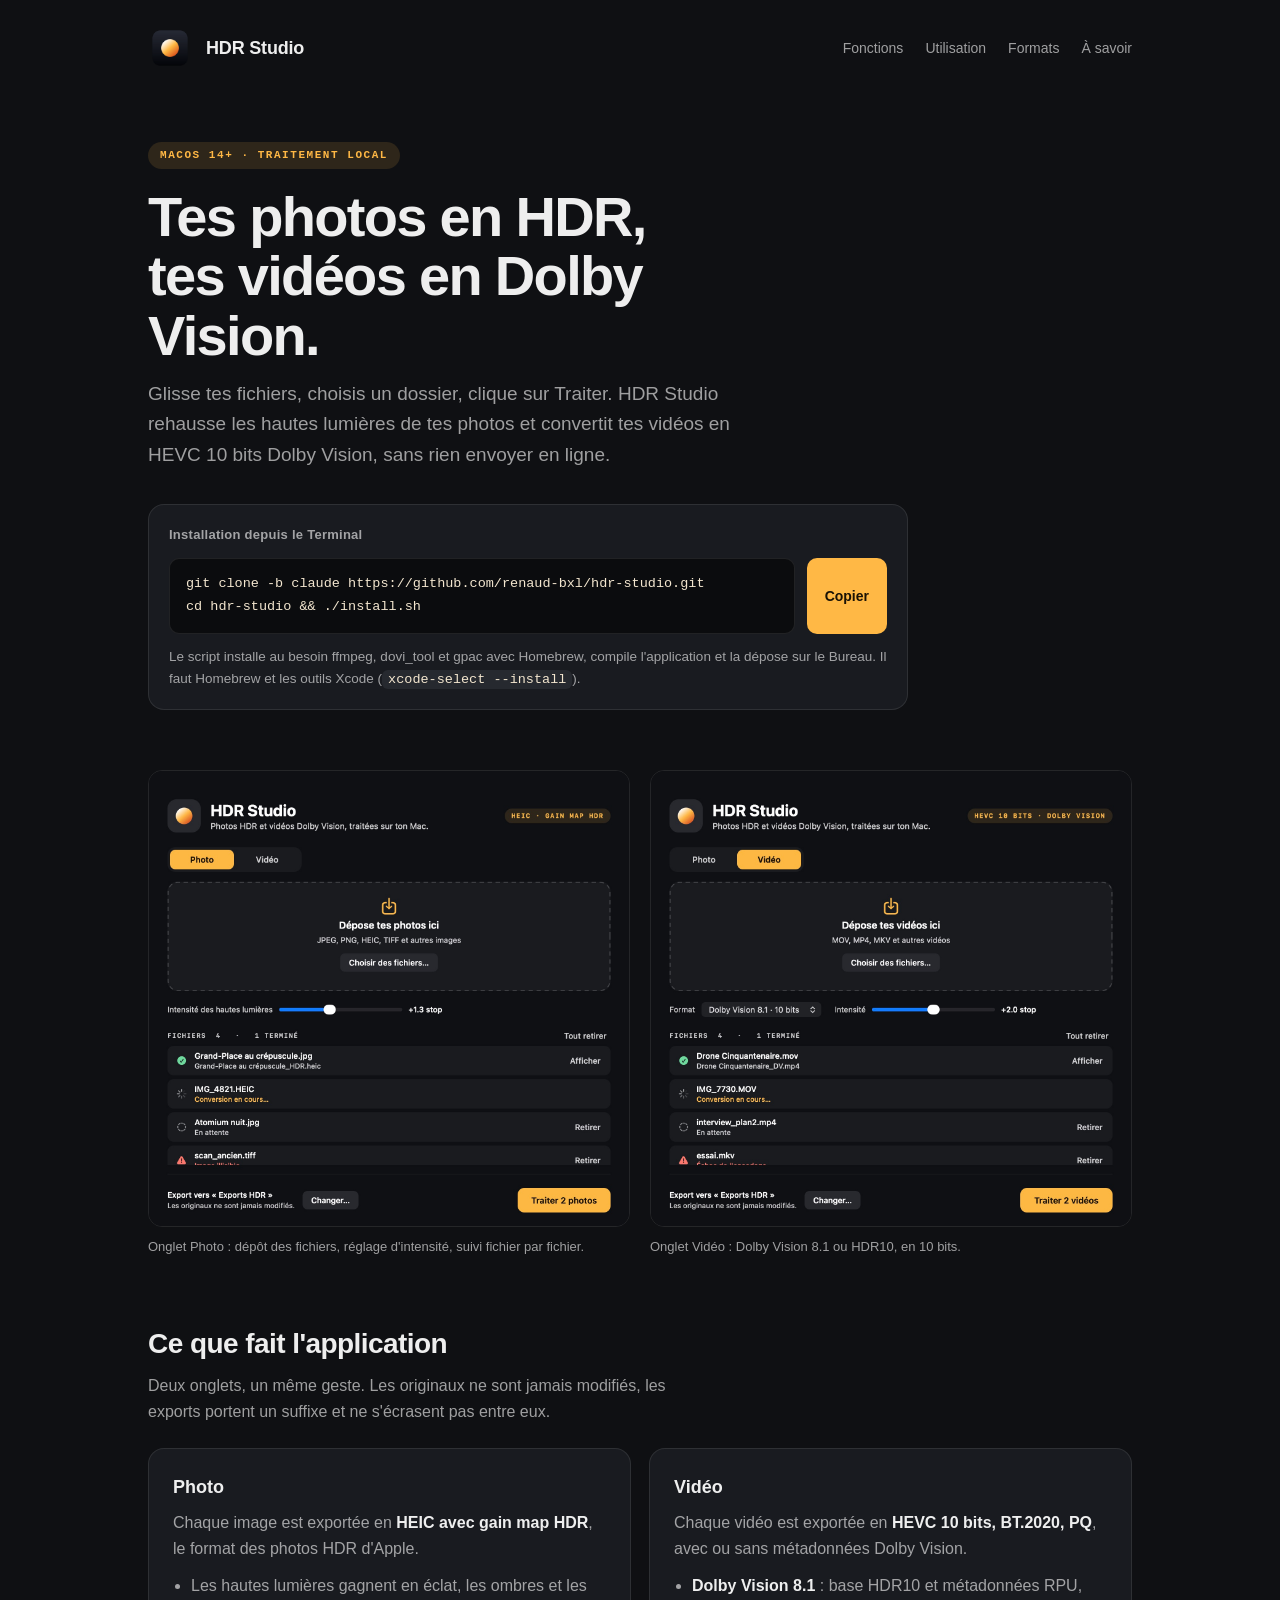
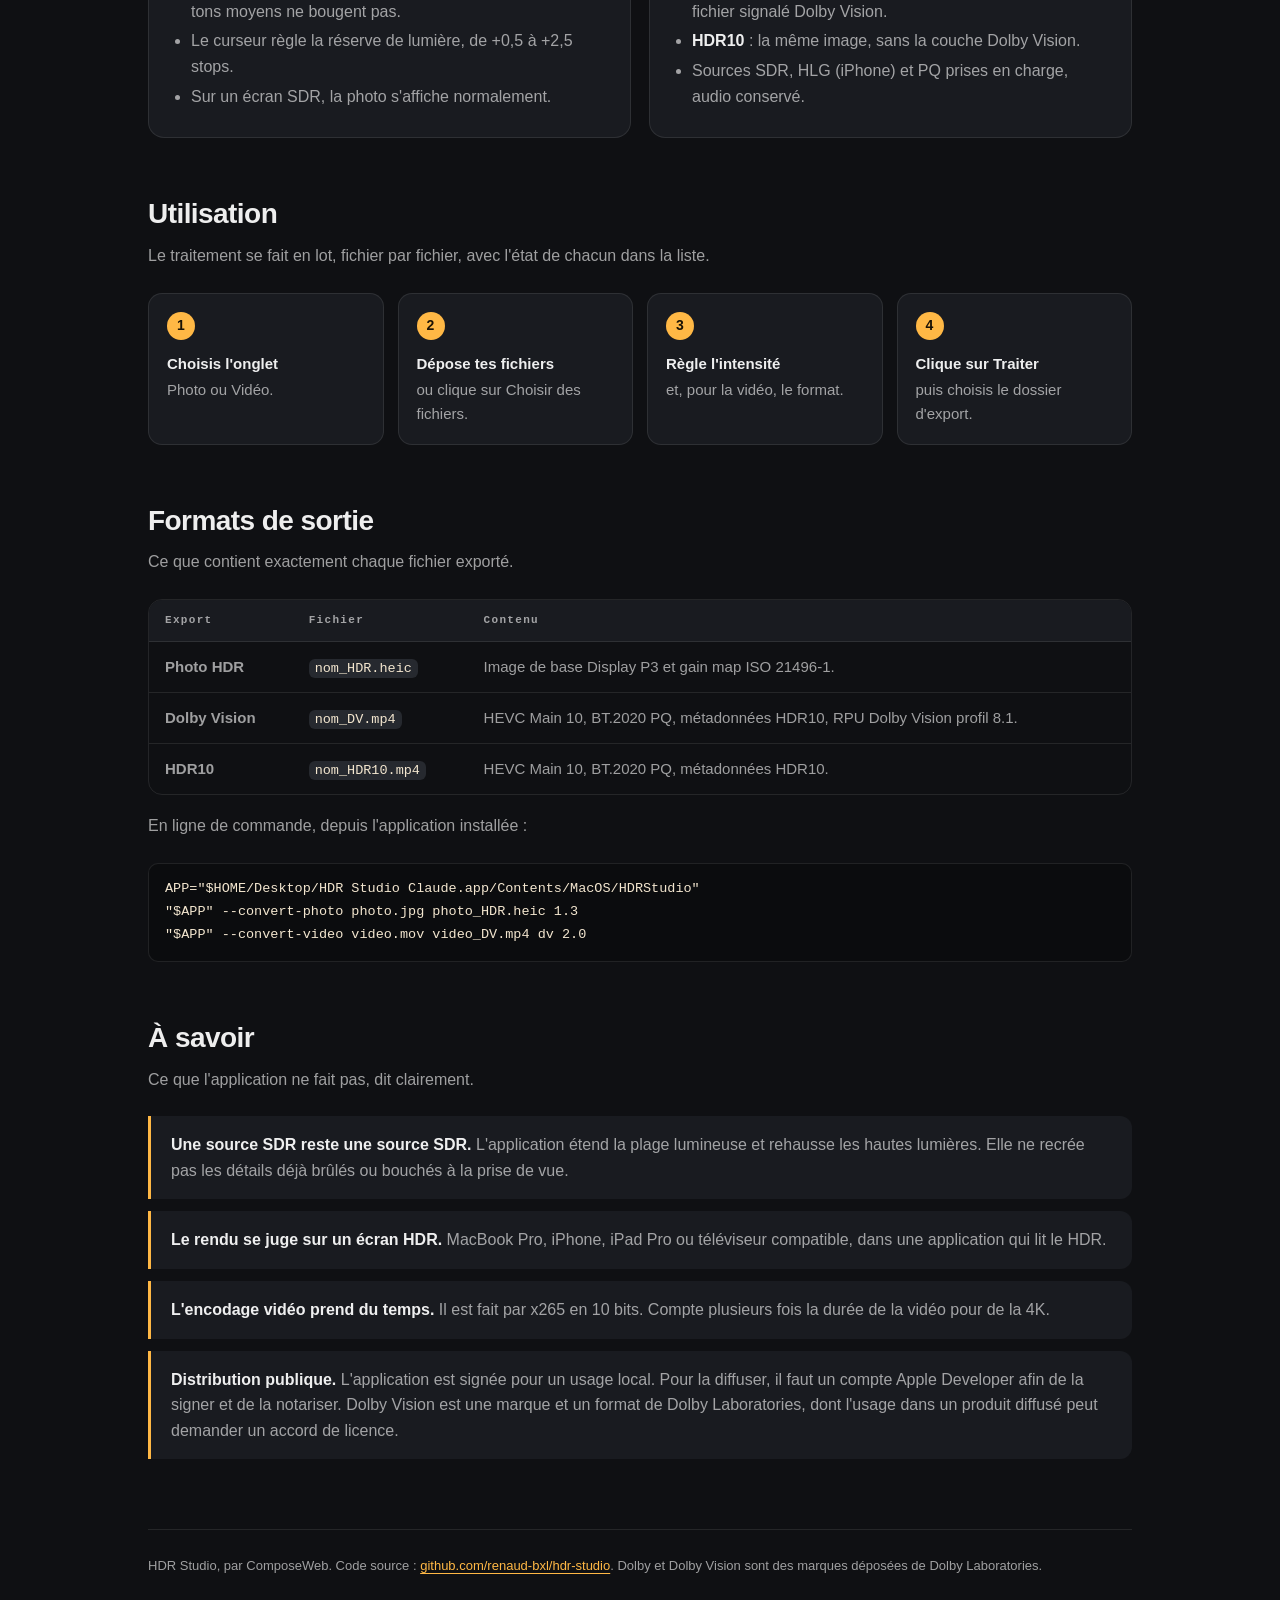
==== docs/index.html @ 4df4f350 "Page web de presentation, README, finitions de l'interface Co-Authored-By: Claude Fable 5.2 <noreply" ====
<!DOCTYPE html>
<html lang="fr">
<head>
<meta charset="utf-8">
<meta name="viewport" content="width=device-width, initial-scale=1">
<title>HDR Studio, photos HDR et vidéos Dolby Vision sur Mac</title>
<meta name="description" content="HDR Studio transforme tes photos en HEIC HDR et tes vidéos en Dolby Vision 10 bits, directement sur ton Mac.">
<link rel="icon" href="icone.png">
<style>
  :root {
    --bg: #0f1013; --panel: #191b20; --panel-hi: #26292f; --line: rgba(255,255,255,.09);
    --text: rgba(255,255,255,.93); --dim: rgba(255,255,255,.60); --accent: #ffb845; --on-accent: #1a1205;
    --ok: #6edb9e;
  }
  * { box-sizing: border-box; }
  html { scroll-behavior: smooth; }
  body {
    margin: 0; background: var(--bg); color: var(--text);
    font: 16px/1.6 -apple-system, BlinkMacSystemFont, "SF Pro Text", "Segoe UI", Roboto, sans-serif;
    -webkit-font-smoothing: antialiased;
  }
  a { color: var(--accent); text-decoration-thickness: 1px; text-underline-offset: 3px; }
  .wrap { max-width: 1040px; margin: 0 auto; padding: 0 28px; }
  header.top { display: flex; align-items: center; gap: 14px; padding: 26px 0; }
  header.top img { width: 44px; height: 44px; }
  header.top strong { font-size: 18px; letter-spacing: -.01em; }
  header.top nav { margin-left: auto; display: flex; gap: 22px; font-size: 14px; }
  header.top nav a { color: var(--dim); text-decoration: none; }
  header.top nav a:hover { color: var(--text); }

  .hero { padding: 44px 0 30px; display: grid; grid-template-columns: 1fr; gap: 34px; }
  .tag {
    display: inline-block; font: 600 11px/1 ui-monospace, "SF Mono", Menlo, monospace; letter-spacing: .14em;
    color: var(--accent); background: rgba(255,184,69,.13); padding: 8px 12px; border-radius: 999px;
  }
  h1 { font-size: clamp(34px, 5.4vw, 56px); line-height: 1.06; letter-spacing: -.03em; margin: 18px 0 14px; max-width: 16ch; }
  .lead { font-size: 19px; color: var(--dim); max-width: 60ch; margin: 0; }

  .install { background: var(--panel); border: 1px solid var(--line); border-radius: 16px; padding: 20px; max-width: 760px; }
  .install h2 { font-size: 13px; font-weight: 600; color: var(--dim); margin: 0 0 12px; letter-spacing: .02em; }
  .cmd { display: flex; gap: 12px; align-items: stretch; }
  pre {
    margin: 0; flex: 1; min-width: 0; overflow-x: auto; background: #0b0c0e; border: 1px solid var(--line);
    border-radius: 10px; padding: 14px 16px; font: 13.5px/1.7 ui-monospace, "SF Mono", Menlo, monospace; color: #f3e6cf;
  }
  button.copy {
    border: 0; border-radius: 10px; padding: 0 18px; background: var(--accent); color: var(--on-accent);
    font: 600 14px -apple-system, BlinkMacSystemFont, sans-serif; cursor: pointer; white-space: nowrap;
  }
  button.copy:hover { filter: brightness(1.06); }
  .install p { margin: 12px 0 0; font-size: 13.5px; color: var(--dim); }

  .shots { display: grid; grid-template-columns: 1fr 1fr; gap: 20px; padding: 30px 0 10px; }
  .shots figure { margin: 0; }
  .shots img { width: 100%; display: block; border-radius: 14px; border: 1px solid var(--line); }
  .shots figcaption { font-size: 13px; color: var(--dim); margin-top: 10px; }

  section { padding: 54px 0 0; }
  h2.sec { font-size: 28px; letter-spacing: -.02em; margin: 0 0 6px; }
  p.sub { color: var(--dim); margin: 0 0 24px; max-width: 64ch; }
  .grid { display: grid; grid-template-columns: repeat(2, 1fr); gap: 18px; }
  .card { background: var(--panel); border: 1px solid var(--line); border-radius: 16px; padding: 24px; }
  .card h3 { margin: 0 0 8px; font-size: 18px; }
  .card p { margin: 0 0 12px; color: var(--dim); }
  .card ul { margin: 0; padding-left: 18px; color: var(--dim); }
  .card li { margin: 4px 0; }
  .card li b, .card p b { color: var(--text); font-weight: 600; }

  ol.steps { list-style: none; counter-reset: s; margin: 0; padding: 0; display: grid; grid-template-columns: repeat(4, 1fr); gap: 14px; }
  ol.steps li { counter-increment: s; background: var(--panel); border: 1px solid var(--line); border-radius: 14px; padding: 18px; color: var(--dim); font-size: 15px; }
  ol.steps li::before {
    content: counter(s); display: grid; place-items: center; width: 28px; height: 28px; border-radius: 50%;
    background: var(--accent); color: var(--on-accent); font-weight: 700; font-size: 14px; margin-bottom: 12px;
  }
  ol.steps b { color: var(--text); display: block; margin-bottom: 2px; }

  .tablewrap { overflow-x: auto; border: 1px solid var(--line); border-radius: 14px; }
  table { border-collapse: collapse; width: 100%; min-width: 620px; font-size: 15px; }
  th, td { text-align: left; padding: 13px 16px; border-bottom: 1px solid var(--line); vertical-align: top; }
  th { font: 600 11px/1.4 ui-monospace, "SF Mono", Menlo, monospace; letter-spacing: .12em; color: var(--dim); background: var(--panel); }
  tr:last-child td { border-bottom: 0; }
  td:first-child { font-weight: 600; white-space: nowrap; }
  td { color: var(--dim); }
  code { font: 13.5px ui-monospace, "SF Mono", Menlo, monospace; background: var(--panel-hi); padding: 2px 6px; border-radius: 6px; color: #f3e6cf; }

  .notes { display: grid; gap: 12px; }
  .note { border-left: 3px solid var(--accent); background: var(--panel); border-radius: 0 12px 12px 0; padding: 16px 20px; color: var(--dim); }
  .note b { color: var(--text); }

  footer { margin-top: 70px; border-top: 1px solid var(--line); padding: 26px 0 50px; color: var(--dim); font-size: 13px; }

  @media (max-width: 820px) {
    .shots, .grid { grid-template-columns: 1fr; }
    ol.steps { grid-template-columns: 1fr 1fr; }
    header.top nav { display: none; }
    .cmd { flex-direction: column; }
    button.copy { padding: 12px 18px; }
  }
</style>
</head>
<body>
<div class="wrap">

  <header class="top">
    <img src="icone.png" alt="">
    <strong>HDR Studio</strong>
    <nav>
      <a href="#fonctions">Fonctions</a>
      <a href="#utilisation">Utilisation</a>
      <a href="#formats">Formats</a>
      <a href="#limites">À savoir</a>
    </nav>
  </header>

  <div class="hero">
    <div>
      <span class="tag">MACOS 14+ · TRAITEMENT LOCAL</span>
      <h1>Tes photos en HDR, tes vidéos en Dolby Vision.</h1>
      <p class="lead">Glisse tes fichiers, choisis un dossier, clique sur Traiter. HDR Studio rehausse les hautes lumières de tes photos et convertit tes vidéos en HEVC 10 bits Dolby Vision, sans rien envoyer en ligne.</p>
    </div>

    <div class="install" id="installer">
      <h2>Installation depuis le Terminal</h2>
      <div class="cmd">
        <pre id="cmd">git clone -b claude https://github.com/renaud-bxl/hdr-studio.git
cd hdr-studio &amp;&amp; ./install.sh</pre>
        <button class="copy" id="copy" type="button">Copier</button>
      </div>
      <p>Le script installe au besoin ffmpeg, dovi_tool et gpac avec Homebrew, compile l'application et la dépose sur le Bureau. Il faut Homebrew et les outils Xcode (<code>xcode-select --install</code>).</p>
    </div>
  </div>

  <div class="shots">
    <figure>
      <img src="capture-photo.jpg" alt="Onglet Photo de HDR Studio avec une liste de fichiers en cours de traitement" loading="lazy">
      <figcaption>Onglet Photo : dépôt des fichiers, réglage d'intensité, suivi fichier par fichier.</figcaption>
    </figure>
    <figure>
      <img src="capture-video.jpg" alt="Onglet Vidéo de HDR Studio avec le choix du format Dolby Vision" loading="lazy">
      <figcaption>Onglet Vidéo : Dolby Vision 8.1 ou HDR10, en 10 bits.</figcaption>
    </figure>
  </div>

  <section id="fonctions">
    <h2 class="sec">Ce que fait l'application</h2>
    <p class="sub">Deux onglets, un même geste. Les originaux ne sont jamais modifiés, les exports portent un suffixe et ne s'écrasent pas entre eux.</p>
    <div class="grid">
      <div class="card">
        <h3>Photo</h3>
        <p>Chaque image est exportée en <b>HEIC avec gain map HDR</b>, le format des photos HDR d'Apple.</p>
        <ul>
          <li>Les hautes lumières gagnent en éclat, les ombres et les tons moyens ne bougent pas.</li>
          <li>Le curseur règle la réserve de lumière, de +0,5 à +2,5 stops.</li>
          <li>Sur un écran SDR, la photo s'affiche normalement.</li>
        </ul>
      </div>
      <div class="card">
        <h3>Vidéo</h3>
        <p>Chaque vidéo est exportée en <b>HEVC 10 bits, BT.2020, PQ</b>, avec ou sans métadonnées Dolby Vision.</p>
        <ul>
          <li><b>Dolby Vision 8.1</b> : base HDR10 et métadonnées RPU, fichier signalé Dolby Vision.</li>
          <li><b>HDR10</b> : la même image, sans la couche Dolby Vision.</li>
          <li>Sources SDR, HLG (iPhone) et PQ prises en charge, audio conservé.</li>
        </ul>
      </div>
    </div>
  </section>

  <section id="utilisation">
    <h2 class="sec">Utilisation</h2>
    <p class="sub">Le traitement se fait en lot, fichier par fichier, avec l'état de chacun dans la liste.</p>
    <ol class="steps">
      <li><b>Choisis l'onglet</b>Photo ou Vidéo.</li>
      <li><b>Dépose tes fichiers</b>ou clique sur Choisir des fichiers.</li>
      <li><b>Règle l'intensité</b>et, pour la vidéo, le format.</li>
      <li><b>Clique sur Traiter</b>puis choisis le dossier d'export.</li>
    </ol>
  </section>

  <section id="formats">
    <h2 class="sec">Formats de sortie</h2>
    <p class="sub">Ce que contient exactement chaque fichier exporté.</p>
    <div class="tablewrap">
      <table>
        <thead><tr><th>Export</th><th>Fichier</th><th>Contenu</th></tr></thead>
        <tbody>
          <tr><td>Photo HDR</td><td><code>nom_HDR.heic</code></td><td>Image de base Display P3 et gain map ISO 21496-1.</td></tr>
          <tr><td>Dolby Vision</td><td><code>nom_DV.mp4</code></td><td>HEVC Main 10, BT.2020 PQ, métadonnées HDR10, RPU Dolby Vision profil 8.1.</td></tr>
          <tr><td>HDR10</td><td><code>nom_HDR10.mp4</code></td><td>HEVC Main 10, BT.2020 PQ, métadonnées HDR10.</td></tr>
        </tbody>
      </table>
    </div>
    <p class="sub" style="margin-top:18px">En ligne de commande, depuis l'application installée :</p>
    <pre>APP="$HOME/Desktop/HDR Studio Claude.app/Contents/MacOS/HDRStudio"
"$APP" --convert-photo photo.jpg photo_HDR.heic 1.3
"$APP" --convert-video video.mov video_DV.mp4 dv 2.0</pre>
  </section>

  <section id="limites">
    <h2 class="sec">À savoir</h2>
    <p class="sub">Ce que l'application ne fait pas, dit clairement.</p>
    <div class="notes">
      <div class="note"><b>Une source SDR reste une source SDR.</b> L'application étend la plage lumineuse et rehausse les hautes lumières. Elle ne recrée pas les détails déjà brûlés ou bouchés à la prise de vue.</div>
      <div class="note"><b>Le rendu se juge sur un écran HDR.</b> MacBook Pro, iPhone, iPad Pro ou téléviseur compatible, dans une application qui lit le HDR.</div>
      <div class="note"><b>L'encodage vidéo prend du temps.</b> Il est fait par x265 en 10 bits. Compte plusieurs fois la durée de la vidéo pour de la 4K.</div>
      <div class="note"><b>Distribution publique.</b> L'application est signée pour un usage local. Pour la diffuser, il faut un compte Apple Developer afin de la signer et de la notariser. Dolby Vision est une marque et un format de Dolby Laboratories, dont l'usage dans un produit diffusé peut demander un accord de licence.</div>
    </div>
  </section>

  <footer>
    HDR Studio, par ComposeWeb. Code source : <a href="https://github.com/renaud-bxl/hdr-studio/tree/claude">github.com/renaud-bxl/hdr-studio</a>.
    Dolby et Dolby Vision sont des marques déposées de Dolby Laboratories.
  </footer>
</div>

<script>
  const btn = document.getElementById('copy');
  btn.addEventListener('click', async () => {
    const text = document.getElementById('cmd').innerText;
    try {
      await navigator.clipboard.writeText(text);
    } catch (e) {
      const r = document.createRange();
      r.selectNodeContents(document.getElementById('cmd'));
      const s = getSelection(); s.removeAllRanges(); s.addRange(r);
      document.execCommand('copy'); s.removeAllRanges();
    }
    btn.textContent = 'Copié';
    setTimeout(() => { btn.textContent = 'Copier'; }, 1600);
  });
</script>
</body>
</html>
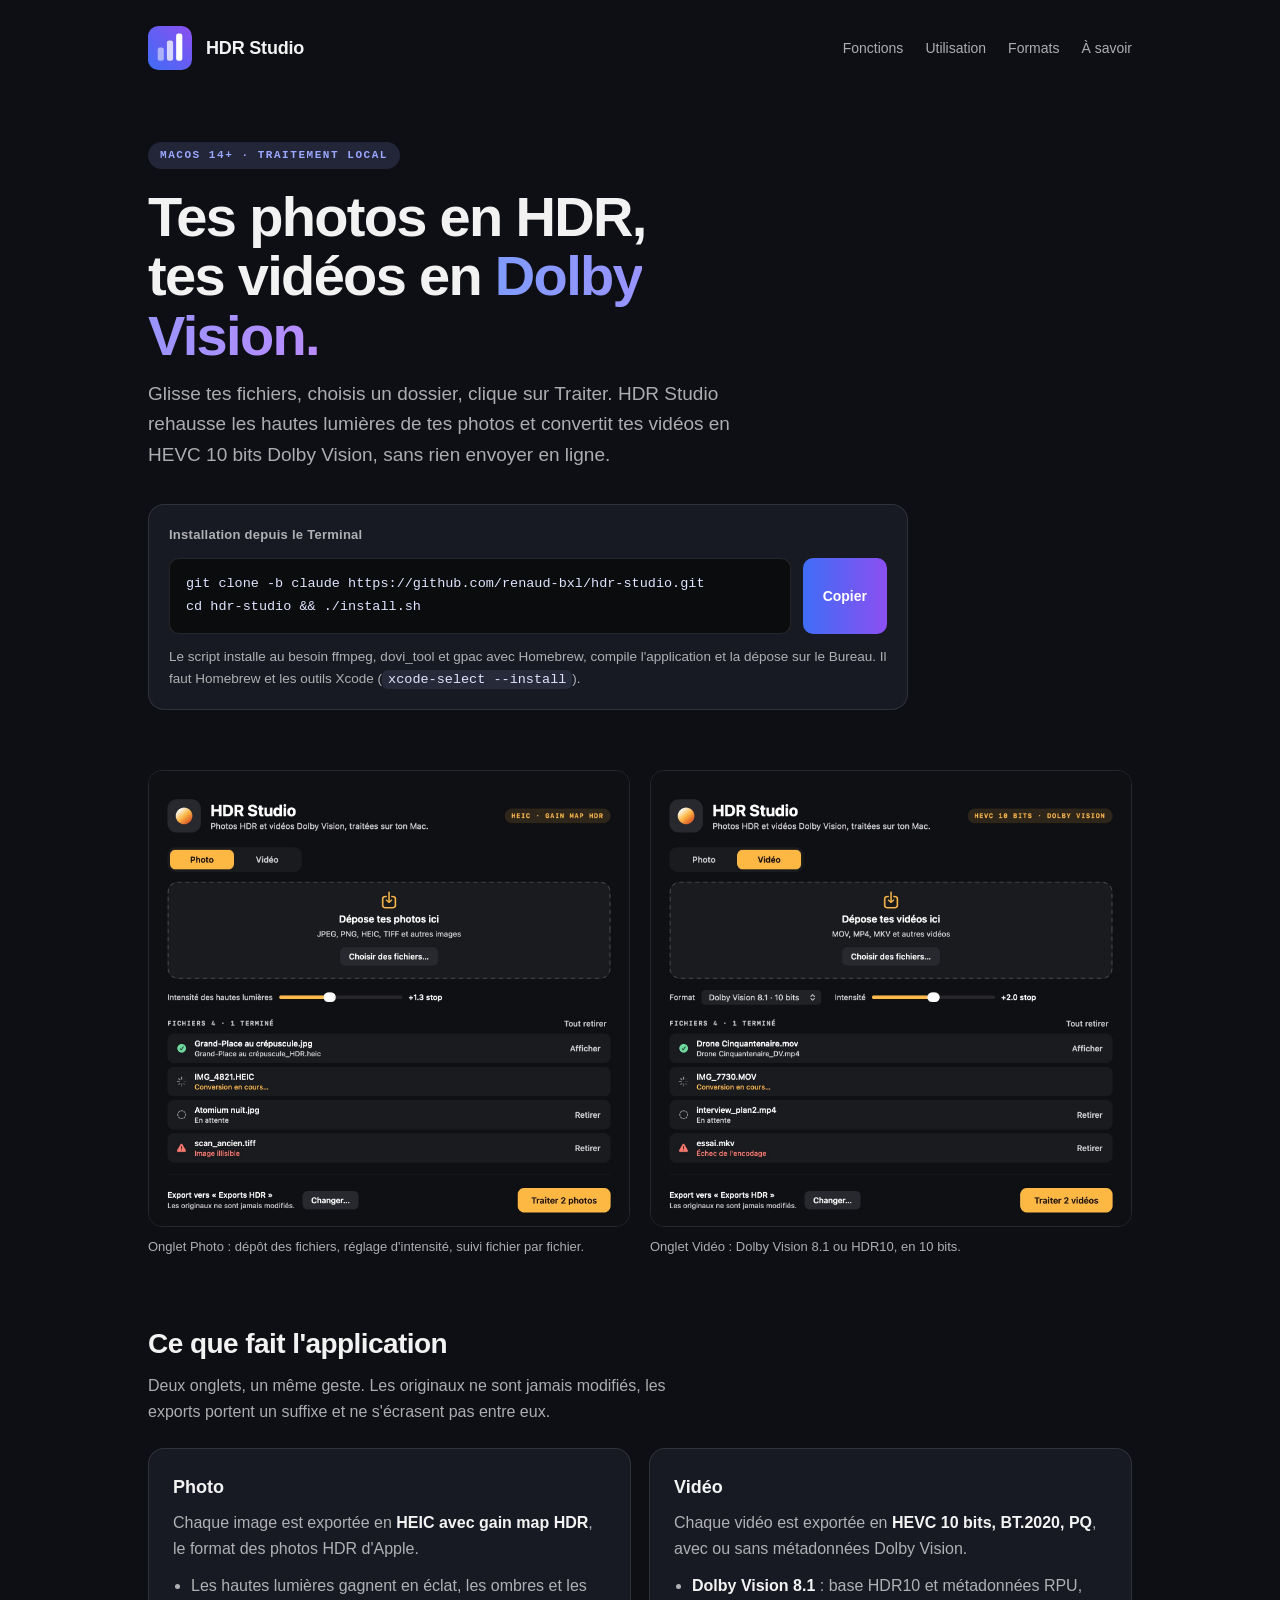
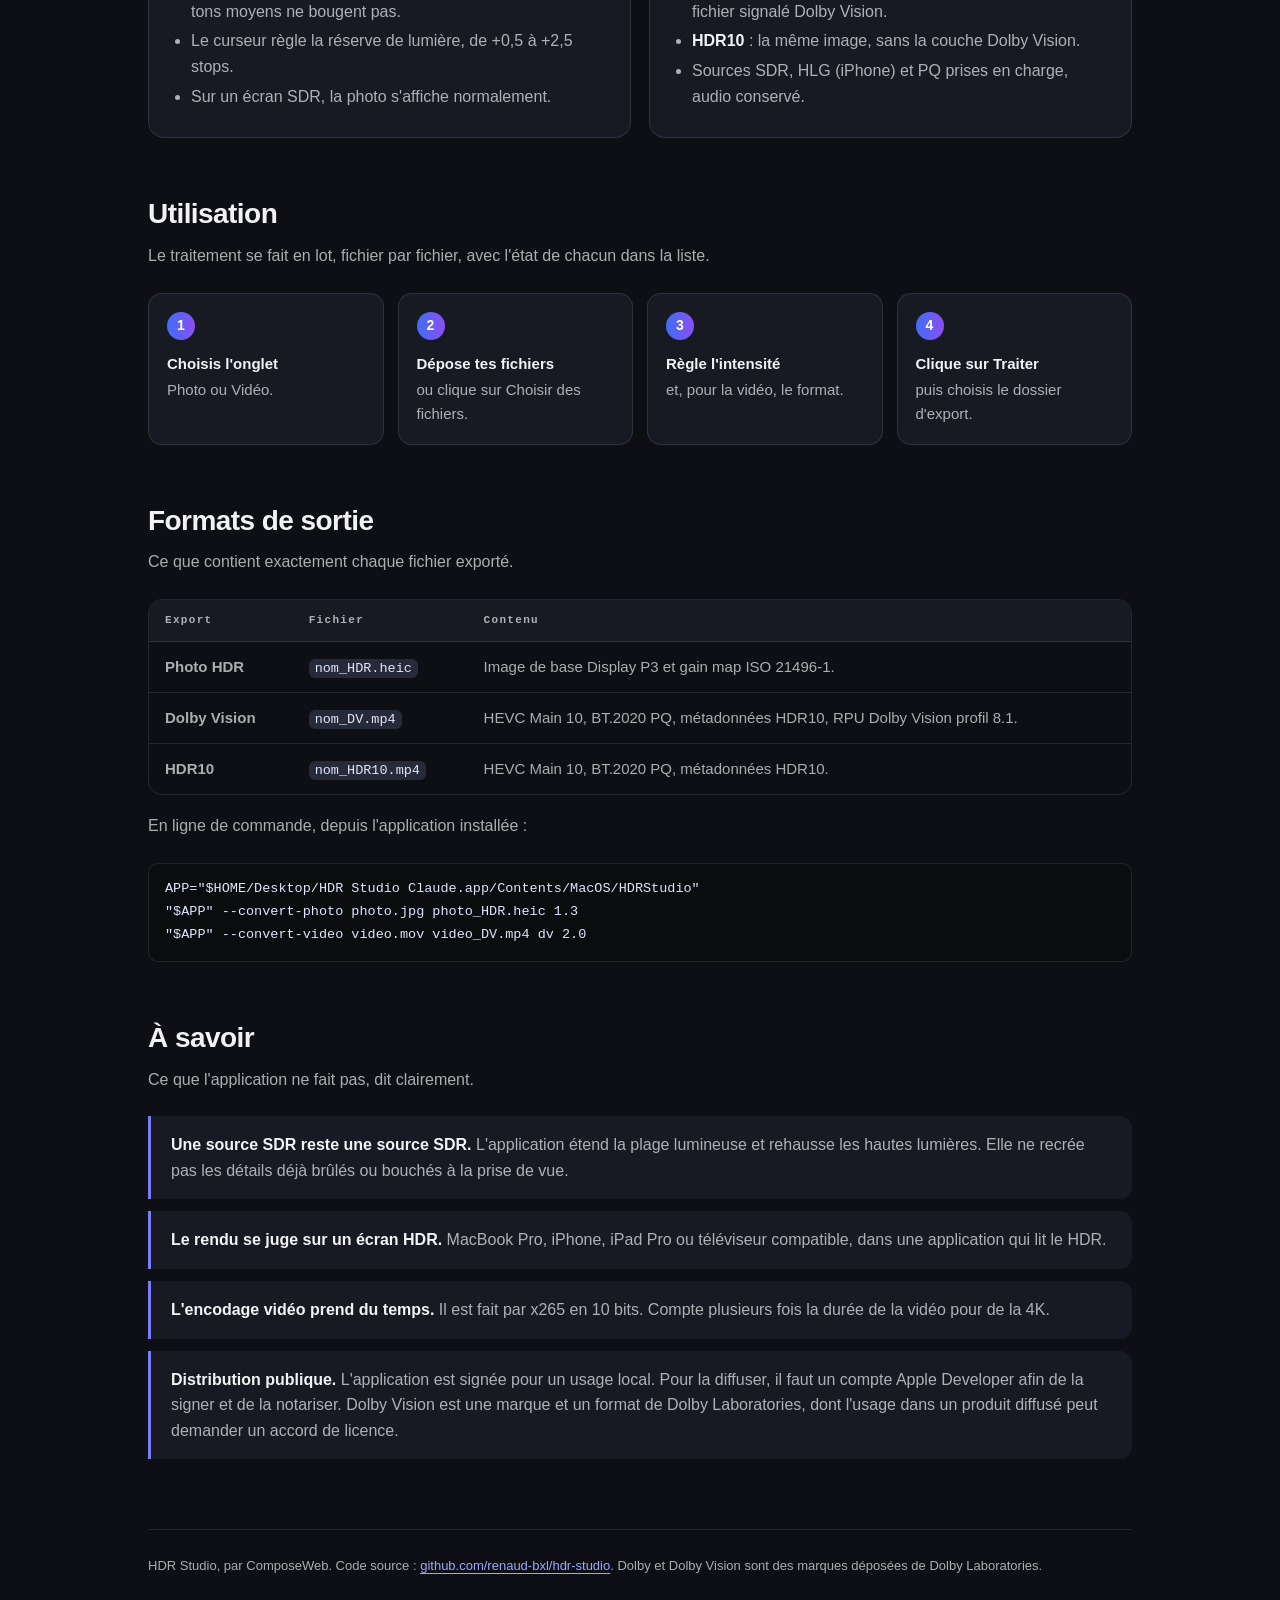
==== commit 576c8142: "Palette bleu/mauve, logo, boutons dessines pour rester lisibles Co-Authored-By: Claude Fable 5.2 <no" ====
--- a/docs/index.html
+++ b/docs/index.html
@@ -5,11 +5,12 @@
 <meta name="viewport" content="width=device-width, initial-scale=1">
 <title>HDR Studio, photos HDR et vidéos Dolby Vision sur Mac</title>
 <meta name="description" content="HDR Studio transforme tes photos en HEIC HDR et tes vidéos en Dolby Vision 10 bits, directement sur ton Mac.">
-<link rel="icon" href="icone.png">
+<link rel="icon" href="data:image/svg+xml,%3Csvg xmlns='http://www.w3.org/2000/svg' viewBox='0 0 100 100'%3E%3Cdefs%3E%3ClinearGradient id='g' x1='0' y1='1' x2='1' y2='0'%3E%3Cstop offset='0' stop-color='%233f6df6'/%3E%3Cstop offset='1' stop-color='%238b4ff0'/%3E%3C/linearGradient%3E%3C/defs%3E%3Crect width='100' height='100' rx='24' fill='url(%23g)'/%3E%3Crect x='22' y='49' width='14' height='30' rx='5' fill='%23fff' opacity='.5'/%3E%3Crect x='43' y='33' width='14' height='46' rx='5' fill='%23fff' opacity='.75'/%3E%3Crect x='64' y='17' width='14' height='62' rx='5' fill='%23fff'/%3E%3C/svg%3E">
 <style>
   :root {
-    --bg: #0f1013; --panel: #191b20; --panel-hi: #26292f; --line: rgba(255,255,255,.09);
-    --text: rgba(255,255,255,.93); --dim: rgba(255,255,255,.60); --accent: #ffb845; --on-accent: #1a1205;
+    --bg: #0e0f15; --panel: #181a23; --panel-hi: #272a38; --line: rgba(255,255,255,.10);
+    --text: rgba(255,255,255,.95); --dim: rgba(255,255,255,.66); --accent: #9aa8ff; --on-accent: #fff;
+    --grad: linear-gradient(90deg, #3f6df6, #8b4ff0); --code: #dfe4ff;
     --ok: #6edb9e;
   }
   * { box-sizing: border-box; }
@@ -22,18 +23,20 @@
   a { color: var(--accent); text-decoration-thickness: 1px; text-underline-offset: 3px; }
   .wrap { max-width: 1040px; margin: 0 auto; padding: 0 28px; }
   header.top { display: flex; align-items: center; gap: 14px; padding: 26px 0; }
-  header.top img { width: 44px; height: 44px; }
+  header.top svg { width: 44px; height: 44px; flex: none; }
   header.top strong { font-size: 18px; letter-spacing: -.01em; }
   header.top nav { margin-left: auto; display: flex; gap: 22px; font-size: 14px; }
   header.top nav a { color: var(--dim); text-decoration: none; }
   header.top nav a:hover { color: var(--text); }
 
   .hero { padding: 44px 0 30px; display: grid; grid-template-columns: 1fr; gap: 34px; }
+  .hero > * { min-width: 0; }
   .tag {
     display: inline-block; font: 600 11px/1 ui-monospace, "SF Mono", Menlo, monospace; letter-spacing: .14em;
-    color: var(--accent); background: rgba(255,184,69,.13); padding: 8px 12px; border-radius: 999px;
-  }
-  h1 { font-size: clamp(34px, 5.4vw, 56px); line-height: 1.06; letter-spacing: -.03em; margin: 18px 0 14px; max-width: 16ch; }
+    color: var(--accent); background: rgba(154,168,255,.15); padding: 8px 12px; border-radius: 999px;
+  }
+  h1 span { background: linear-gradient(90deg, #7f9bff, #b98cff); -webkit-background-clip: text; background-clip: text; color: transparent; }
+  h1 { overflow-wrap: break-word; font-size: clamp(32px, 5.4vw, 56px); line-height: 1.06; letter-spacing: -.03em; margin: 18px 0 14px; max-width: 16ch; }
   .lead { font-size: 19px; color: var(--dim); max-width: 60ch; margin: 0; }
 
   .install { background: var(--panel); border: 1px solid var(--line); border-radius: 16px; padding: 20px; max-width: 760px; }
@@ -41,13 +44,14 @@
   .cmd { display: flex; gap: 12px; align-items: stretch; }
   pre {
     margin: 0; flex: 1; min-width: 0; overflow-x: auto; background: #0b0c0e; border: 1px solid var(--line);
-    border-radius: 10px; padding: 14px 16px; font: 13.5px/1.7 ui-monospace, "SF Mono", Menlo, monospace; color: #f3e6cf;
+    border-radius: 10px; padding: 14px 16px; font: 13.5px/1.7 ui-monospace, "SF Mono", Menlo, monospace; color: var(--code);
   }
   button.copy {
-    border: 0; border-radius: 10px; padding: 0 18px; background: var(--accent); color: var(--on-accent);
-    font: 600 14px -apple-system, BlinkMacSystemFont, sans-serif; cursor: pointer; white-space: nowrap;
-  }
-  button.copy:hover { filter: brightness(1.06); }
+    border: 0; border-radius: 10px; padding: 0 20px; background: var(--grad); color: var(--on-accent);
+    font: 700 14px -apple-system, BlinkMacSystemFont, sans-serif; cursor: pointer; white-space: nowrap;
+  }
+  button.copy:hover { filter: brightness(1.1); }
+  button.copy:focus-visible, a:focus-visible { outline: 2px solid #fff; outline-offset: 2px; }
   .install p { margin: 12px 0 0; font-size: 13.5px; color: var(--dim); }
 
   .shots { display: grid; grid-template-columns: 1fr 1fr; gap: 20px; padding: 30px 0 10px; }
@@ -70,7 +74,7 @@
   ol.steps li { counter-increment: s; background: var(--panel); border: 1px solid var(--line); border-radius: 14px; padding: 18px; color: var(--dim); font-size: 15px; }
   ol.steps li::before {
     content: counter(s); display: grid; place-items: center; width: 28px; height: 28px; border-radius: 50%;
-    background: var(--accent); color: var(--on-accent); font-weight: 700; font-size: 14px; margin-bottom: 12px;
+    background: var(--grad); color: var(--on-accent); font-weight: 700; font-size: 14px; margin-bottom: 12px;
   }
   ol.steps b { color: var(--text); display: block; margin-bottom: 2px; }
 
@@ -81,10 +85,10 @@
   tr:last-child td { border-bottom: 0; }
   td:first-child { font-weight: 600; white-space: nowrap; }
   td { color: var(--dim); }
-  code { font: 13.5px ui-monospace, "SF Mono", Menlo, monospace; background: var(--panel-hi); padding: 2px 6px; border-radius: 6px; color: #f3e6cf; }
+  code { font: 13.5px ui-monospace, "SF Mono", Menlo, monospace; background: var(--panel-hi); padding: 2px 6px; border-radius: 6px; color: var(--code); }
 
   .notes { display: grid; gap: 12px; }
-  .note { border-left: 3px solid var(--accent); background: var(--panel); border-radius: 0 12px 12px 0; padding: 16px 20px; color: var(--dim); }
+  .note { border-left: 3px solid #7a7cff; background: var(--panel); border-radius: 0 12px 12px 0; padding: 16px 20px; color: var(--dim); }
   .note b { color: var(--text); }
 
   footer { margin-top: 70px; border-top: 1px solid var(--line); padding: 26px 0 50px; color: var(--dim); font-size: 13px; }
@@ -94,6 +98,8 @@
     ol.steps { grid-template-columns: 1fr 1fr; }
     header.top nav { display: none; }
     .cmd { flex-direction: column; }
+    .wrap { padding: 0 18px; }
+    pre { font-size: 12.5px; }
     button.copy { padding: 12px 18px; }
   }
 </style>
@@ -102,7 +108,7 @@
 <div class="wrap">
 
   <header class="top">
-    <img src="icone.png" alt="">
+    <svg viewBox="0 0 100 100" width="44" height="44" aria-hidden="true"><defs><linearGradient id="lg" x1="0" y1="1" x2="1" y2="0"><stop offset="0" stop-color="#3f6df6"/><stop offset="1" stop-color="#8b4ff0"/></linearGradient></defs><rect width="100" height="100" rx="24" fill="url(#lg)"/><rect x="22" y="49" width="14" height="30" rx="5" fill="#fff" opacity=".5"/><rect x="43" y="33" width="14" height="46" rx="5" fill="#fff" opacity=".75"/><rect x="64" y="17" width="14" height="62" rx="5" fill="#fff"/></svg>
     <strong>HDR Studio</strong>
     <nav>
       <a href="#fonctions">Fonctions</a>
@@ -115,7 +121,7 @@
   <div class="hero">
     <div>
       <span class="tag">MACOS 14+ · TRAITEMENT LOCAL</span>
-      <h1>Tes photos en HDR, tes vidéos en Dolby Vision.</h1>
+      <h1>Tes photos en HDR, tes vidéos en <span>Dolby Vision.</span></h1>
       <p class="lead">Glisse tes fichiers, choisis un dossier, clique sur Traiter. HDR Studio rehausse les hautes lumières de tes photos et convertit tes vidéos en HEVC 10 bits Dolby Vision, sans rien envoyer en ligne.</p>
     </div>
 
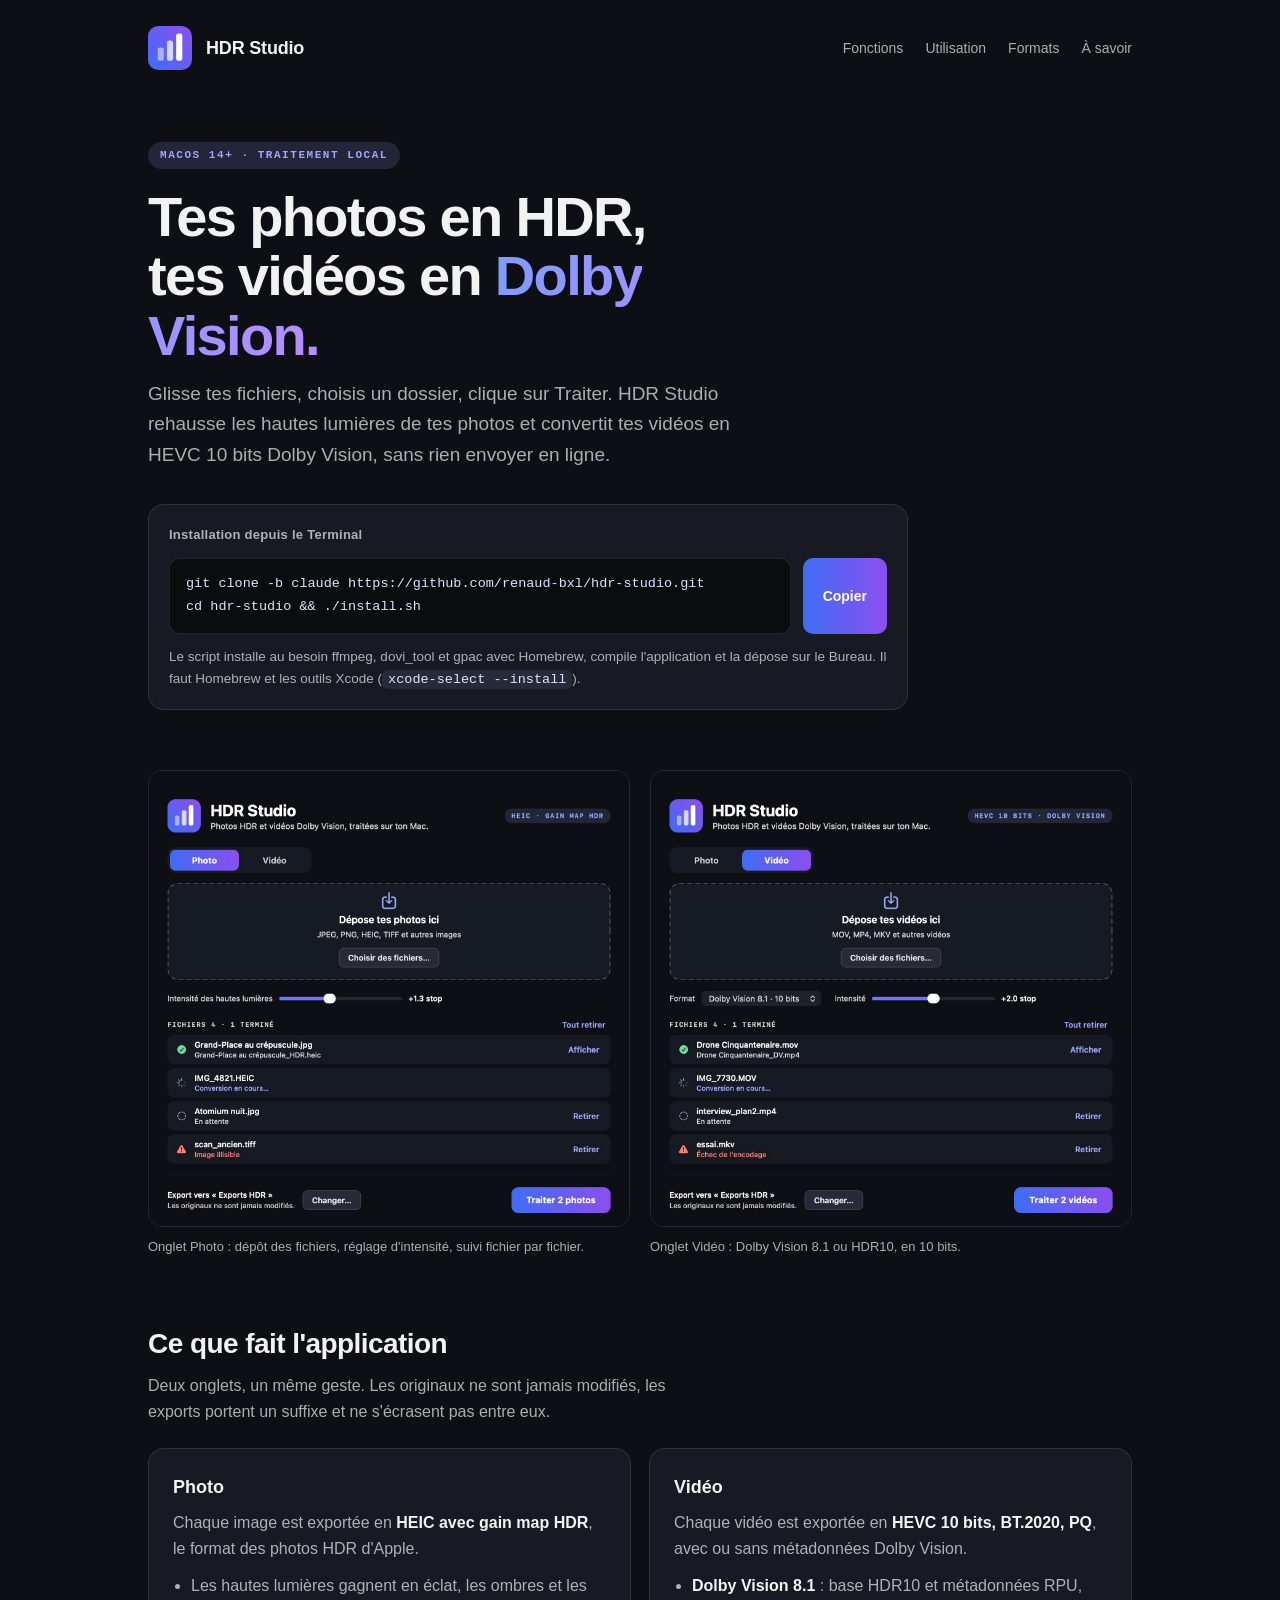
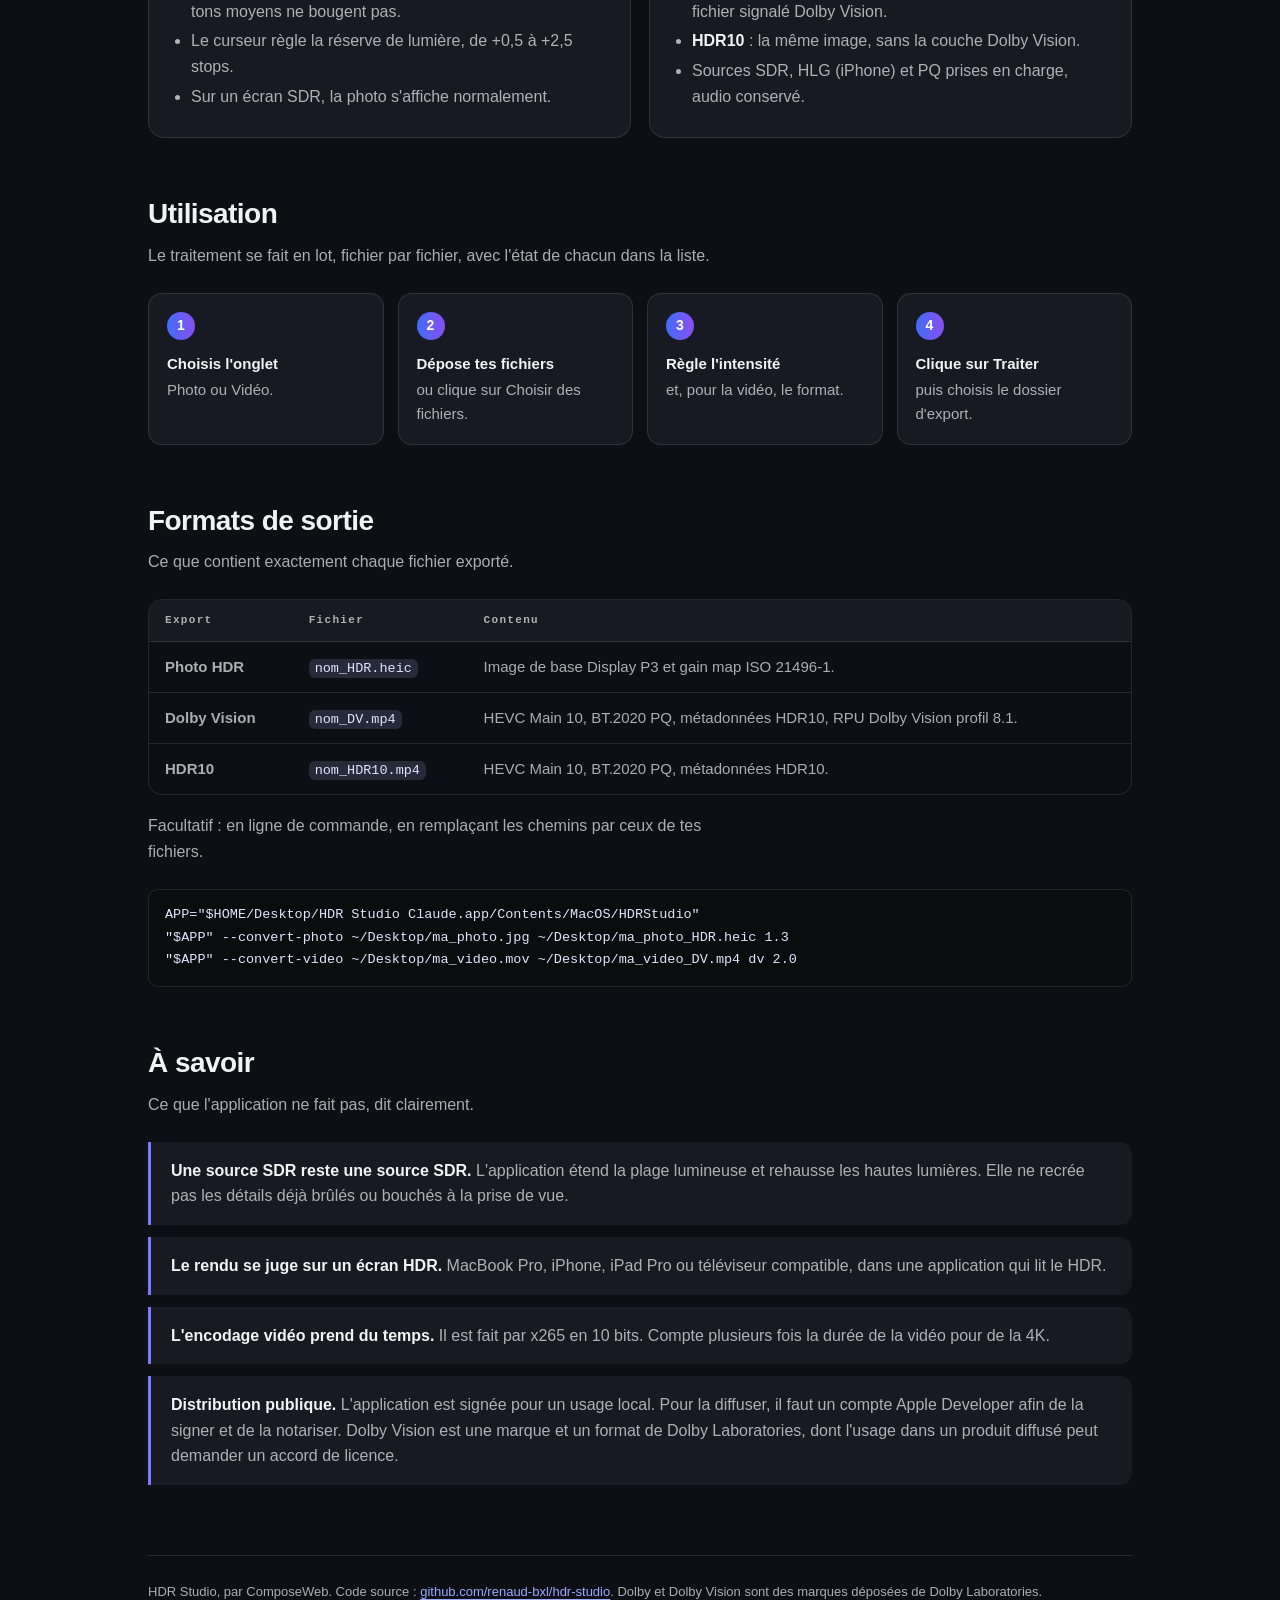
==== commit 8829da86: "README et page: exemples de ligne de commande clarifies Co-Authored-By: Claude Fable 5.2 <noreply@an" ====
--- a/docs/index.html
+++ b/docs/index.html
@@ -196,10 +196,10 @@
         </tbody>
       </table>
     </div>
-    <p class="sub" style="margin-top:18px">En ligne de commande, depuis l'application installée :</p>
+    <p class="sub" style="margin-top:18px">Facultatif : en ligne de commande, en remplaçant les chemins par ceux de tes fichiers.</p>
     <pre>APP="$HOME/Desktop/HDR Studio Claude.app/Contents/MacOS/HDRStudio"
-"$APP" --convert-photo photo.jpg photo_HDR.heic 1.3
-"$APP" --convert-video video.mov video_DV.mp4 dv 2.0</pre>
+"$APP" --convert-photo ~/Desktop/ma_photo.jpg ~/Desktop/ma_photo_HDR.heic 1.3
+"$APP" --convert-video ~/Desktop/ma_video.mov ~/Desktop/ma_video_DV.mp4 dv 2.0</pre>
   </section>
 
   <section id="limites">
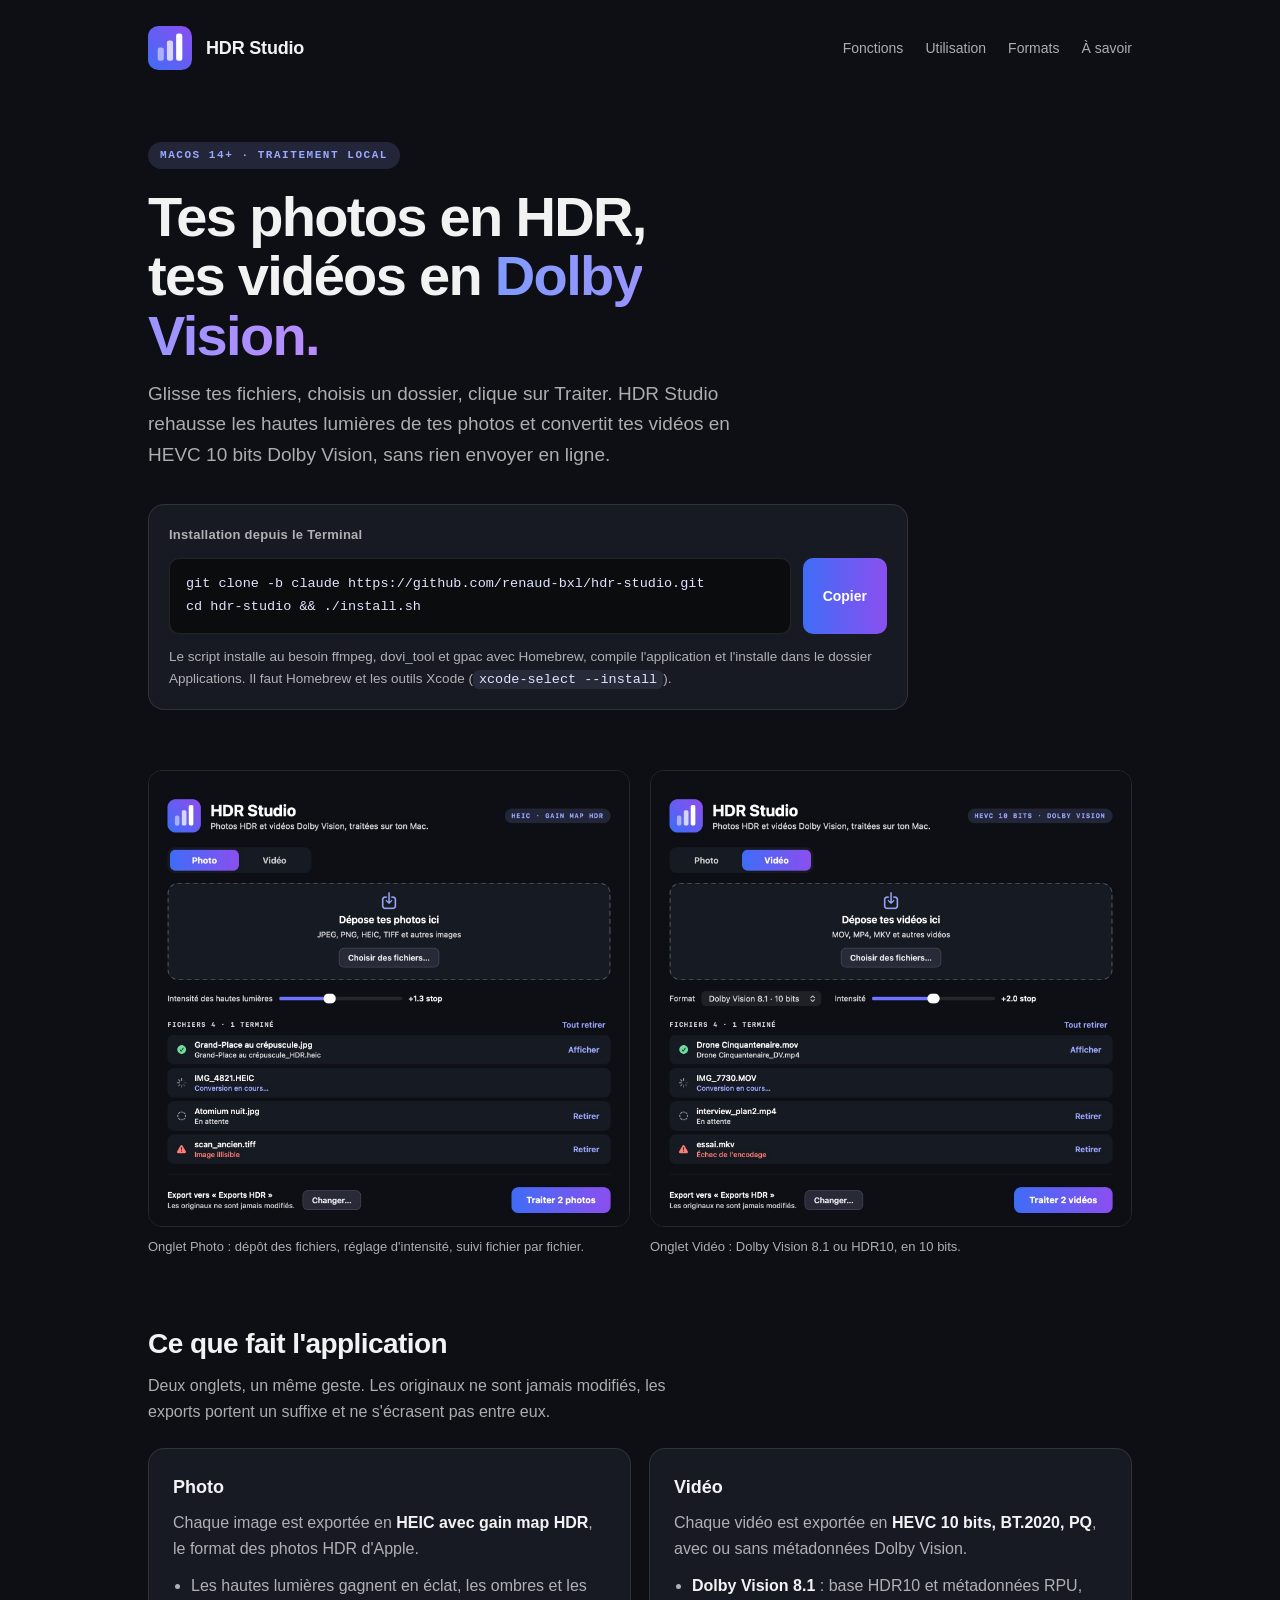
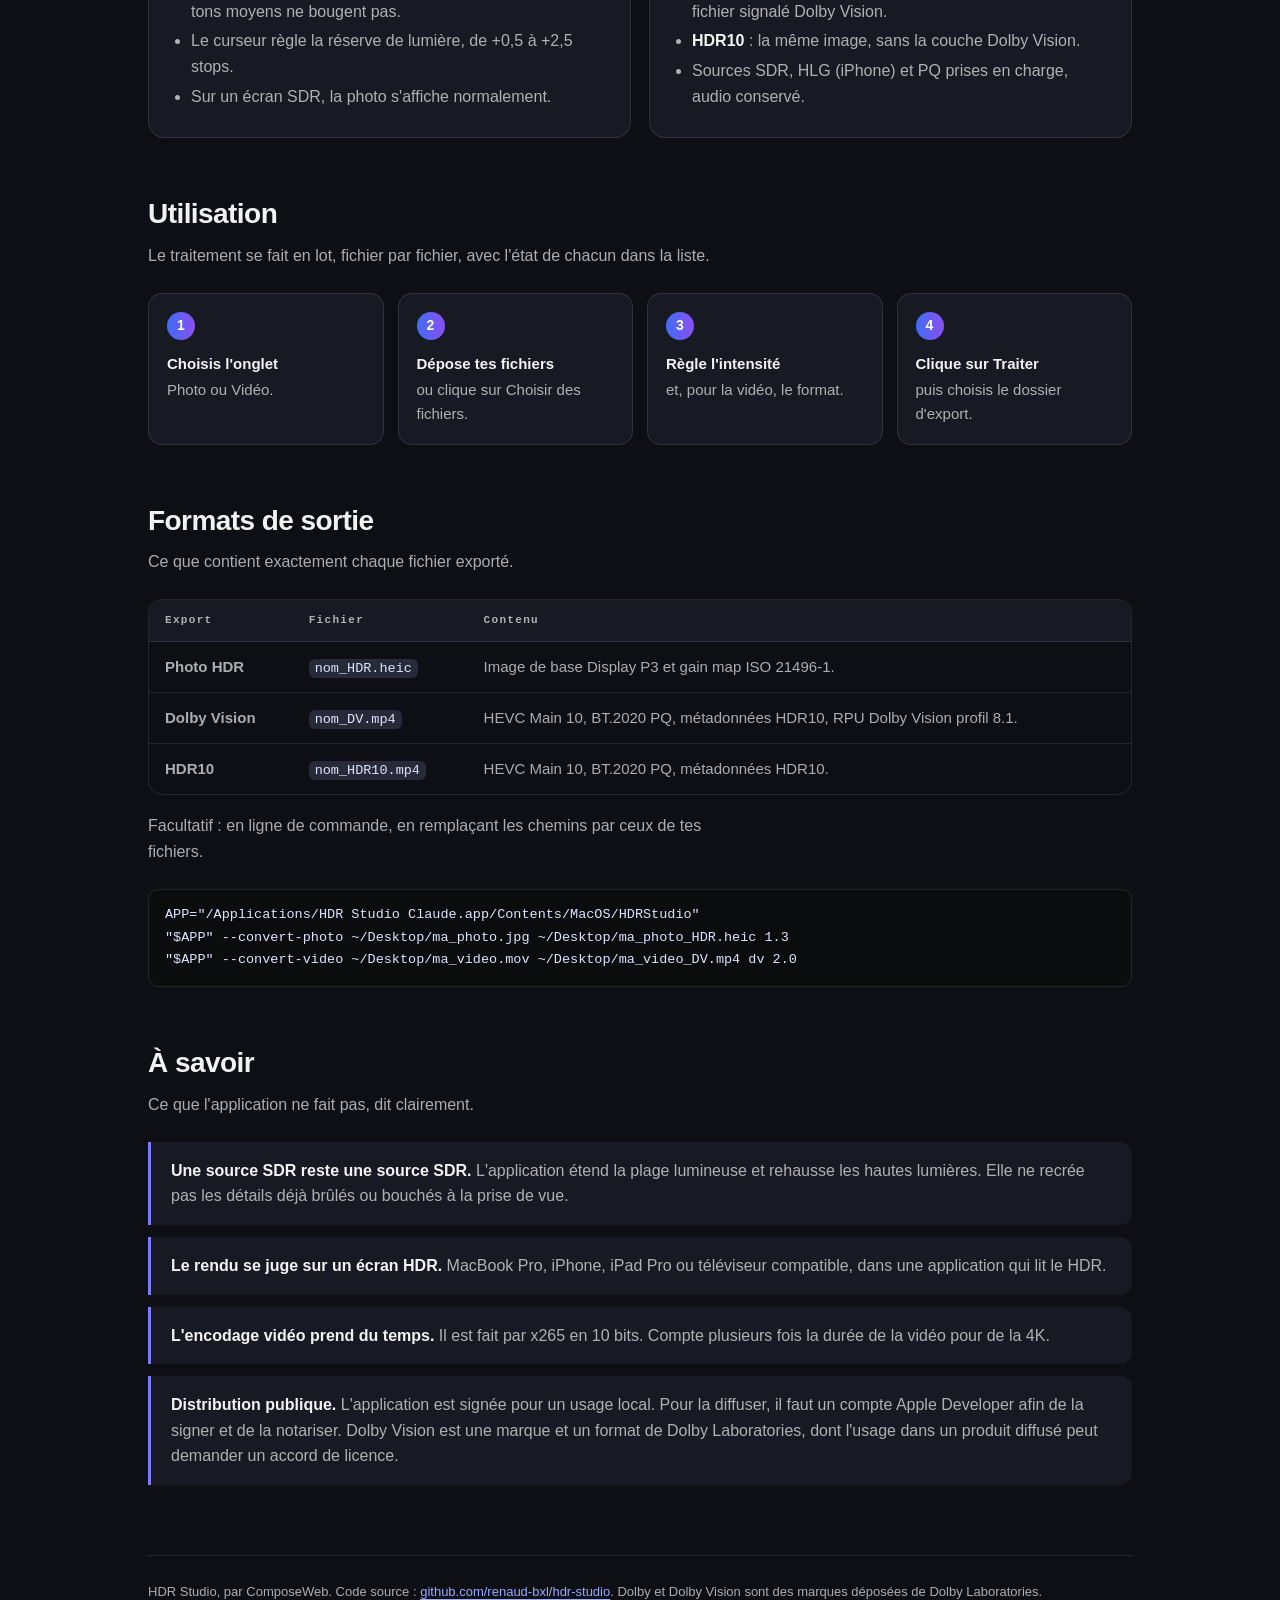
==== commit 24d787ff: "Installation dans /Applications Co-Authored-By: Claude Fable 5.2 <noreply@anthropic.com> Claude-Sess" ====
--- a/docs/index.html
+++ b/docs/index.html
@@ -132,7 +132,7 @@
 cd hdr-studio &amp;&amp; ./install.sh</pre>
         <button class="copy" id="copy" type="button">Copier</button>
       </div>
-      <p>Le script installe au besoin ffmpeg, dovi_tool et gpac avec Homebrew, compile l'application et la dépose sur le Bureau. Il faut Homebrew et les outils Xcode (<code>xcode-select --install</code>).</p>
+      <p>Le script installe au besoin ffmpeg, dovi_tool et gpac avec Homebrew, compile l'application et l'installe dans le dossier Applications. Il faut Homebrew et les outils Xcode (<code>xcode-select --install</code>).</p>
     </div>
   </div>
 
@@ -197,7 +197,7 @@
       </table>
     </div>
     <p class="sub" style="margin-top:18px">Facultatif : en ligne de commande, en remplaçant les chemins par ceux de tes fichiers.</p>
-    <pre>APP="$HOME/Desktop/HDR Studio Claude.app/Contents/MacOS/HDRStudio"
+    <pre>APP="/Applications/HDR Studio Claude.app/Contents/MacOS/HDRStudio"
 "$APP" --convert-photo ~/Desktop/ma_photo.jpg ~/Desktop/ma_photo_HDR.heic 1.3
 "$APP" --convert-video ~/Desktop/ma_video.mov ~/Desktop/ma_video_DV.mp4 dv 2.0</pre>
   </section>
